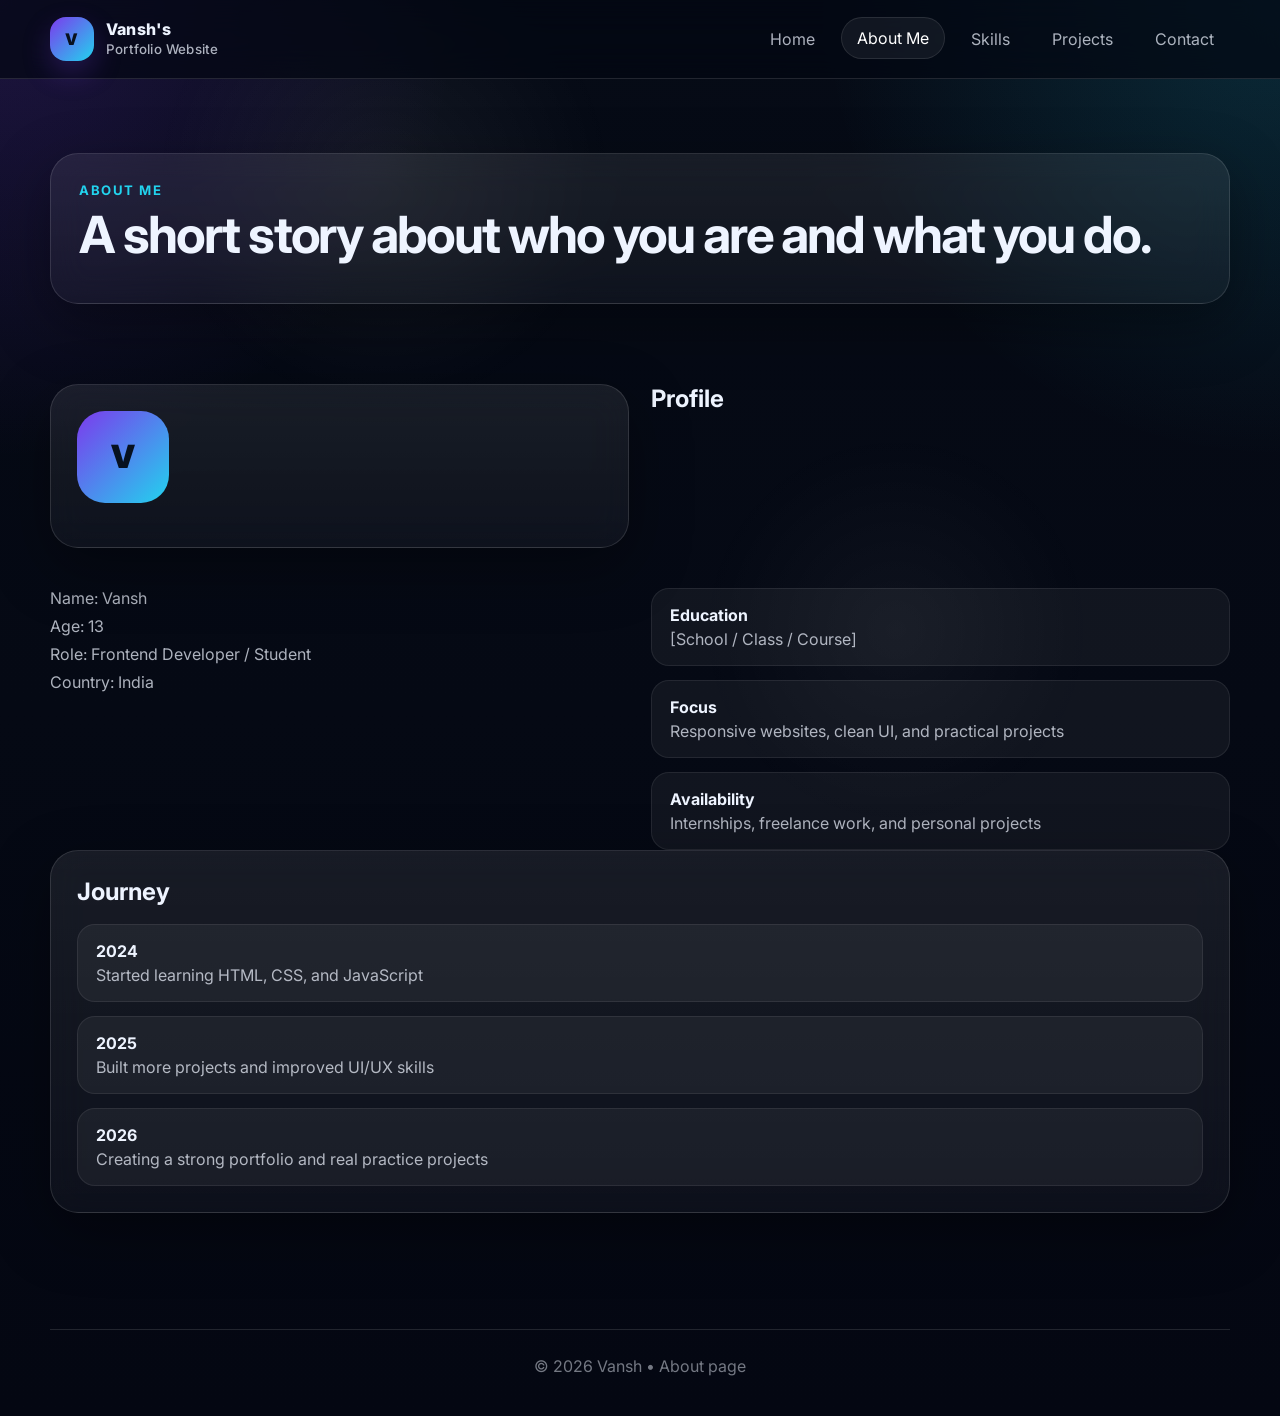
==== about.html @ e552d568 "Add files via upload" ====
<!DOCTYPE html>
<html lang="en">
<head>
  <meta charset="UTF-8" />
  <meta name="viewport" content="width=device-width, initial-scale=1.0" />
  <title>Portfolio | About Me</title>
  <link rel="preconnect" href="https://fonts.googleapis.com">
  <link rel="preconnect" href="https://fonts.gstatic.com" crossorigin>
  <link href="https://fonts.googleapis.com/css2?family=Inter:wght@400;500;600;700;800;900&display=swap" rel="stylesheet">
  <link rel="stylesheet" href="style.css" />
</head>
<body class="about-page" data-page="about">
  <header>
    <div class="navbar">
      <a class="brand" href="index.html">
        <div class="brand-mark">V</div>
        <div class="brand-text">
          <span>Vansh's</span>
          <small>Portfolio Website</small>
        </div>
      </a>

      <nav class="nav-links">
        <a data-nav href="index.html">Home</a>
        <a data-nav href="about.html">About Me</a>
        <a data-nav href="skills.html">Skills</a>
        <a data-nav href="projects.html">Projects</a>
        <a data-nav href="contact.html">Contact</a>
      </nav>

      <button class="menu-btn" aria-label="Open menu">☰</button>
    </div>
    <div class="mobile-nav">
      <a data-nav href="index.html">Home</a>
      <a data-nav href="about.html">About Me</a>
      <a data-nav href="skills.html">Skills</a>
      <a data-nav href="projects.html">Projects</a>
      <a data-nav href="contact.html">Contact</a>
    </div>
  </header>

  <main class="container">
    <section class="page-hero">
      <div class="card fade-up">
        <p class="page-kicker">About me</p>
        <h1 class="page-title">A short story about who you are and what you do.</h1>
        <p class="page-copy">
          
        </p>
      </div>
    </section>

    <section class="section-sm">
      <div class="about-grid grid-2">
        <div class="card profile-box fade-up">
          <div class="avatar">V</div></div>
          <h2>Profile</h2>
          <p class="page-copy">
            Name: Vansh<br>
            Age: 13<br>
            Role: Frontend Developer / Student<br>
            Country: India
          </p>
          <div class="info-list">
            <div class="info-row">
              <strong>Education</strong>
              <span>[School / Class / Course]</span>
            </div>
            <div class="info-row">
              <strong>Focus</strong>
              <span>Responsive websites, clean UI, and practical projects</span>
            </div>
            <div class="info-row">
              <strong>Availability</strong>
              <span>Internships, freelance work, and personal projects</span>
            </div>
          </div>
        </div>

        <div class="card profile-box fade-up">
          <h2>Journey</h2>
          <p class="page-copy">
           
          </p>

          <div class="info-list">
            <div class="info-row">
              <strong>2024</strong>
              <span>Started learning HTML, CSS, and JavaScript</span>
            </div>
            <div class="info-row">
              <strong>2025</strong>
              <span>Built more projects and improved UI/UX skills</span>
            </div>
            <div class="info-row">
              <strong>2026</strong>
              <span>Creating a strong portfolio and real practice projects</span>
            </div>
          </div>
        </div>
      </div>
    </section>
  </main>

  <footer>© 2026 Vansh • About page</footer>
  <script src="script.js"></script>
</body>
</html>
---- style.css ----
:root{
  --bg:#060b16;
  --bg2:#0b1220;
  --card:rgba(255,255,255,.07);
  --card2:rgba(255,255,255,.12);
  --text:#eef4ff;
  --muted:rgba(238,244,255,.72);
  --line:rgba(255,255,255,.12);
  --accent:#7c3aed;
  --accent2:#22d3ee;
  --accent3:#34d399;
  --shadow:0 20px 60px rgba(0,0,0,.35);
  --radius:28px;
  --radius2:20px;
  --max:1180px;
}

*{
  box-sizing:border-box;
  margin:0;
  padding:0;
}

html{
  scroll-behavior:smooth;
}

body{
  font-family:Inter,system-ui,-apple-system,BlinkMacSystemFont,"Segoe UI",sans-serif;
  color:var(--text);
  min-height:100vh;
  background:
    radial-gradient(circle at top left, rgba(124,58,237,.20), transparent 24%),
    radial-gradient(circle at top right, rgba(34,211,238,.16), transparent 24%),
    linear-gradient(180deg, var(--bg) 0%, #040712 100%);
  overflow-x:hidden;
}

body::before{
  content:"";
  position:fixed;
  inset:0;
  background:
    radial-gradient(circle at 30% 20%, rgba(255,255,255,.06), transparent 20%),
    radial-gradient(circle at 70% 70%, rgba(255,255,255,.04), transparent 18%);
  pointer-events:none;
  z-index:-1;
}

img{
  max-width:100%;
  display:block;
}

a{
  color:inherit;
  text-decoration:none;
}

button,input,textarea{
  font:inherit;
}

::selection{
  background:rgba(124,58,237,.35);
  color:#fff;
}

.container{
  width:min(var(--max), calc(100% - 32px));
  margin:0 auto;
}

header{
  position:sticky;
  top:0;
  z-index:1000;
  backdrop-filter:blur(18px);
  -webkit-backdrop-filter:blur(18px);
  background:rgba(4,7,18,.72);
  border-bottom:1px solid var(--line);
}

.navbar{
  width:min(var(--max), calc(100% - 32px));
  margin:0 auto;
  min-height:78px;
  display:flex;
  align-items:center;
  justify-content:space-between;
  gap:18px;
}

.brand{
  display:flex;
  align-items:center;
  gap:12px;
  font-weight:800;
  letter-spacing:.2px;
}

.brand-mark{
  width:44px;
  height:44px;
  border-radius:16px;
  display:grid;
  place-items:center;
  background:linear-gradient(135deg, var(--accent), var(--accent2));
  color:#08111f;
  font-weight:900;
  box-shadow:0 12px 28px rgba(124,58,237,.25);
}

.brand-text{
  display:flex;
  flex-direction:column;
  line-height:1.1;
}

.brand-text small{
  color:var(--muted);
  font-weight:500;
  margin-top:4px;
}

.nav-links{
  display:flex;
  align-items:center;
  gap:10px;
  flex-wrap:wrap;
}

.nav-links a{
  padding:10px 15px;
  border-radius:999px;
  color:var(--muted);
  border:1px solid transparent;
  transition:.25s ease;
}

.nav-links a:hover,
.nav-links a.active{
  color:#fff;
  border-color:rgba(255,255,255,.1);
  background:rgba(255,255,255,.06);
  transform:translateY(-1px);
}

.menu-btn{
  display:none;
  border:none;
  background:rgba(255,255,255,.06);
  color:#fff;
  width:44px;
  height:44px;
  border-radius:14px;
  cursor:pointer;
  border:1px solid rgba(255,255,255,.08);
}

.mobile-nav{
  display:none;
  padding:0 16px 16px;
}

.mobile-nav.open{
  display:block;
}

.mobile-nav a{
  display:block;
  padding:14px 16px;
  border-radius:16px;
  margin-top:10px;
  background:rgba(255,255,255,.05);
  border:1px solid rgba(255,255,255,.08);
  color:var(--muted);
}

.mobile-nav a.active{
  color:#fff;
  background:linear-gradient(135deg, rgba(124,58,237,.25), rgba(34,211,238,.14));
}

main{
  padding-bottom:60px;
}

.section{
  padding:84px 0;
}

.section-sm{
  padding:56px 0;
}

.section-title{
  font-size:clamp(2rem, 4vw, 3.5rem);
  line-height:1.02;
  letter-spacing:-.04em;
}

.section-subtitle{
  margin-top:14px;
  max-width:760px;
  color:var(--muted);
  font-size:1.05rem;
}

.card{
  background:linear-gradient(180deg, rgba(255,255,255,.08), rgba(255,255,255,.04));
  border:1px solid var(--line);
  border-radius:var(--radius);
  box-shadow:var(--shadow);
  backdrop-filter:blur(18px);
  -webkit-backdrop-filter:blur(18px);
}

.card:hover{
  transition:.25s ease;
  transform:translateY(-4px);
}

.btn{
  display:inline-flex;
  align-items:center;
  justify-content:center;
  gap:10px;
  padding:13px 20px;
  border-radius:999px;
  border:1px solid transparent;
  font-weight:700;
  cursor:pointer;
  transition:.25s ease;
}

.btn-primary{
  background:#fff;
  color:#0b1020;
}

.btn-primary:hover{
  transform:translateY(-2px);
  box-shadow:0 18px 36px rgba(255,255,255,.08);
}

.btn-secondary{
  background:rgba(255,255,255,.06);
  color:#fff;
  border-color:rgba(255,255,255,.1);
}

.btn-secondary:hover{
  background:rgba(255,255,255,.10);
  transform:translateY(-2px);
}

.hero{
  min-height:calc(100vh - 78px);
  display:grid;
  place-items:center;
  text-align:center;
  position:relative;
  overflow:hidden;
}

.hero-inner{
  width:min(920px, 100%);
  padding:26px 0;
}

.pill{
  display:inline-flex;
  align-items:center;
  gap:10px;
  padding:9px 16px;
  border-radius:999px;
  background:rgba(255,255,255,.06);
  border:1px solid rgba(255,255,255,.08);
  color:var(--muted);
  font-size:.95rem;
}

.hero h1{
  margin:18px auto 16px;
  font-size:clamp(3rem, 8vw, 6rem);
  line-height:.94;
  letter-spacing:-.05em;
  max-width:12ch;
}

.hero p{
  margin:0 auto;
  max-width:760px;
  color:var(--muted);
  font-size:clamp(1rem, 2vw, 1.15rem);
  line-height:1.75;
}

.hero-actions{
  margin-top:30px;
  display:flex;
  justify-content:center;
  gap:14px;
  flex-wrap:wrap;
}

.hero-panel{
  margin-top:40px;
  padding:18px;
  border-radius:30px;
  border:1px solid rgba(255,255,255,.10);
  background:rgba(255,255,255,.05);
  box-shadow:var(--shadow);
}

.stats{
  display:grid;
  grid-template-columns:repeat(4,1fr);
  gap:14px;
}

.stat{
  padding:18px;
  border-radius:22px;
  background:rgba(255,255,255,.05);
  border:1px solid rgba(255,255,255,.08);
  text-align:left;
}

.stat strong{
  display:block;
  font-size:1.4rem;
  margin-bottom:4px;
}

.stat span{
  color:var(--muted);
  font-size:.92rem;
}

.grid-2{
  display:grid;
  grid-template-columns:repeat(2, minmax(0, 1fr));
  gap:22px;
}

.grid-3{
  display:grid;
  grid-template-columns:repeat(3, minmax(0, 1fr));
  gap:22px;
}

.grid-4{
  display:grid;
  grid-template-columns:repeat(4, minmax(0, 1fr));
  gap:22px;
}

.page-hero{
  padding:74px 0 24px;
}

.page-hero .card{
  padding:28px;
}

.page-kicker{
  color:var(--accent2);
  font-weight:700;
  letter-spacing:.12em;
  text-transform:uppercase;
  font-size:.82rem;
}

.page-title{
  margin-top:10px;
  font-size:clamp(2rem, 4vw, 3.2rem);
  line-height:1.03;
  letter-spacing:-.04em;
}

.page-copy{
  margin-top:14px;
  max-width:740px;
  color:var(--muted);
  line-height:1.75;
}

.profile-box{
  padding:26px;
}

.avatar{
  width:92px;
  height:92px;
  border-radius:28px;
  display:grid;
  place-items:center;
  background:linear-gradient(135deg, var(--accent), var(--accent2));
  color:#07111f;
  font-size:2rem;
  font-weight:900;
  margin-bottom:18px;
}

.info-list{
  display:grid;
  gap:14px;
  margin-top:18px;
}

.info-row{
  padding:16px 18px;
  border-radius:18px;
  border:1px solid rgba(255,255,255,.08);
  background:rgba(255,255,255,.05);
}

.info-row strong{
  display:block;
  margin-bottom:4px;
}

.info-row span{
  color:var(--muted);
}

.skills-wrap{
  display:grid;
  grid-template-columns:repeat(2, minmax(0, 1fr));
  gap:20px;
}

.skill-card{
  padding:22px;
}

.skill-head{
  display:flex;
  align-items:center;
  justify-content:space-between;
  gap:12px;
  margin-bottom:12px;
}

.skill-name{
  font-weight:700;
}

.skill-value{
  color:var(--muted);
  font-size:.92rem;
}

.progress{
  height:12px;
  border-radius:999px;
  overflow:hidden;
  background:rgba(255,255,255,.08);
  border:1px solid rgba(255,255,255,.08);
}

.progress span{
  display:block;
  height:100%;
  width:0;
  border-radius:inherit;
  background:linear-gradient(90deg, var(--accent), var(--accent2), var(--accent3));
}

.skill-note{
  margin-top:10px;
  color:var(--muted);
  font-size:.94rem;
}

.filters{
  display:flex;
  flex-wrap:wrap;
  gap:10px;
  margin-top:22px;
}

.filter-btn{
  border:none;
  cursor:pointer;
  padding:10px 16px;
  border-radius:999px;
  color:var(--muted);
  background:rgba(255,255,255,.05);
  border:1px solid rgba(255,255,255,.08);
  transition:.22s ease;
}

.filter-btn:hover,
.filter-btn.active{
  color:#fff;
  background:linear-gradient(135deg, rgba(124,58,237,.25), rgba(34,211,238,.14));
  border-color:rgba(124,58,237,.25);
  transform:translateY(-1px);
}

.projects-grid{
  display:grid;
  grid-template-columns:repeat(2, minmax(0, 1fr));
  gap:20px;
  margin-top:22px;
}

.project-card{
  padding:24px;
  position:relative;
  overflow:hidden;
}

.project-card::after{
  content:"";
  position:absolute;
  inset:auto -20px -30px auto;
  width:180px;
  height:180px;
  border-radius:50%;
  background:radial-gradient(circle, rgba(34,211,238,.16), transparent 65%);
  pointer-events:none;
}

.project-card h3{
  font-size:1.4rem;
  margin-bottom:8px;
}

.project-card p{
  color:var(--muted);
  line-height:1.7;
}

.tags{
  display:flex;
  flex-wrap:wrap;
  gap:8px;
  margin-top:16px;
}

.tag{
  padding:7px 12px;
  border-radius:999px;
  background:rgba(255,255,255,.06);
  border:1px solid rgba(255,255,255,.08);
  color:var(--muted);
  font-size:.86rem;
}

.contact-wrap{
  display:grid;
  grid-template-columns:.95fr 1.05fr;
  gap:22px;
}

.contact-box{
  padding:26px;
}

.contact-list{
  display:grid;
  gap:14px;
  margin-top:18px;
}

.contact-item{
  padding:16px 18px;
  border-radius:18px;
  background:rgba(255,255,255,.05);
  border:1px solid rgba(255,255,255,.08);
}

.contact-item strong{
  display:block;
  margin-bottom:4px;
}

.contact-item span{
  color:var(--muted);
}

form{
  display:grid;
  gap:14px;
}

label{
  display:block;
  margin-bottom:8px;
  color:var(--muted);
  font-size:.95rem;
}

input,textarea{
  width:100%;
  padding:15px 16px;
  border-radius:16px;
  border:1px solid rgba(255,255,255,.10);
  background:rgba(255,255,255,.05);
  color:#fff;
  outline:none;
  transition:.2s ease;
}

input::placeholder,textarea::placeholder{
  color:rgba(238,244,255,.35);
}

input:focus,textarea:focus{
  border-color:rgba(34,211,238,.4);
  box-shadow:0 0 0 4px rgba(34,211,238,.10);
}

textarea{
  min-height:160px;
  resize:vertical;
}

footer{
  width:min(var(--max), calc(100% - 32px));
  margin:0 auto;
  padding:26px 0 40px;
  border-top:1px solid var(--line);
  color:rgba(238,244,255,.48);
  text-align:center;
}

.modal{
  position:fixed;
  inset:0;
  display:none;
  align-items:center;
  justify-content:center;
  padding:20px;
  background:rgba(0,0,0,.72);
  backdrop-filter:blur(12px);
  z-index:2000;
}

.modal-content{
  width:min(520px, 100%);
  padding:26px;
  border-radius:28px;
  background:linear-gradient(180deg, rgba(15,23,42,.98), rgba(5,9,20,.99));
  border:1px solid rgba(255,255,255,.12);
  box-shadow:var(--shadow);
}

.fade-up{
  opacity:0;
  transform:translateY(18px);
  transition:.7s ease;
}

.fade-up.visible{
  opacity:1;
  transform:translateY(0);
}

@media (max-width: 1024px){
  .grid-4,
  .stats,
  .skills-wrap,
  .projects-grid,
  .contact-wrap,
  .grid-3,
  .grid-2{
    grid-template-columns:1fr;
  }

  .navbar{
    flex-wrap:wrap;
  }
}

@media (max-width: 800px){
  .nav-links{
    display:none;
  }

  .menu-btn{
    display:inline-grid;
    place-items:center;
  }

  .hero{
    min-height:auto;
    padding:58px 0 30px;
  }

  .hero h1{
    max-width:none;
  }
}

@media (max-width: 520px){
  .container,
  .navbar,
  footer{
    width:min(100% - 20px, var(--max));
  }

  .section{
    padding:68px 0;
  }

  .page-hero .card,
  .profile-box,
  .skill-card,
  .project-card,
  .contact-box,
  .modal-content{
    border-radius:22px;
  }

  .hero-actions{
    flex-direction:column;
    align-items:stretch;
  }

  .btn{
    width:100%;
  }
}
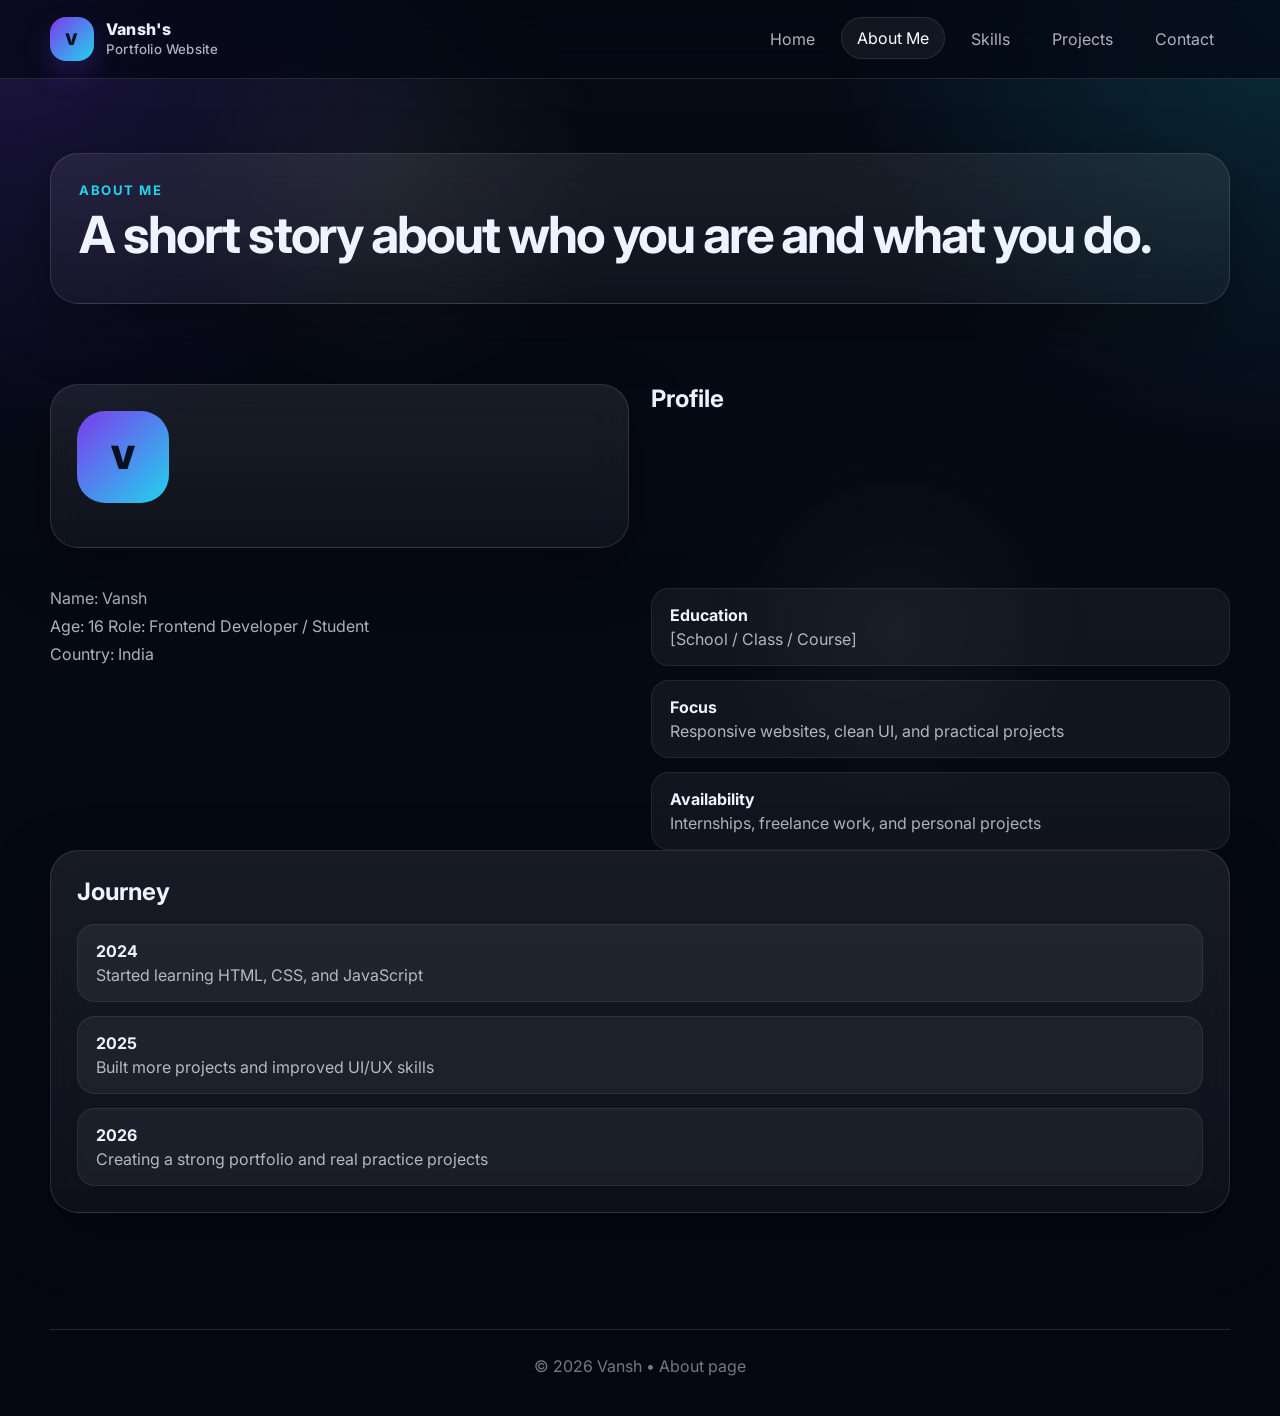
==== commit 3ef7e771: "Update age from 13 to 16 in about.html" ====
--- a/about.html
+++ b/about.html
@@ -57,7 +57,7 @@
           <h2>Profile</h2>
           <p class="page-copy">
             Name: Vansh<br>
-            Age: 13<br>
+            Age: 16
             Role: Frontend Developer / Student<br>
             Country: India
           </p>
@@ -105,4 +105,4 @@
   <footer>© 2026 Vansh • About page</footer>
   <script src="script.js"></script>
 </body>
-</html>+</html>
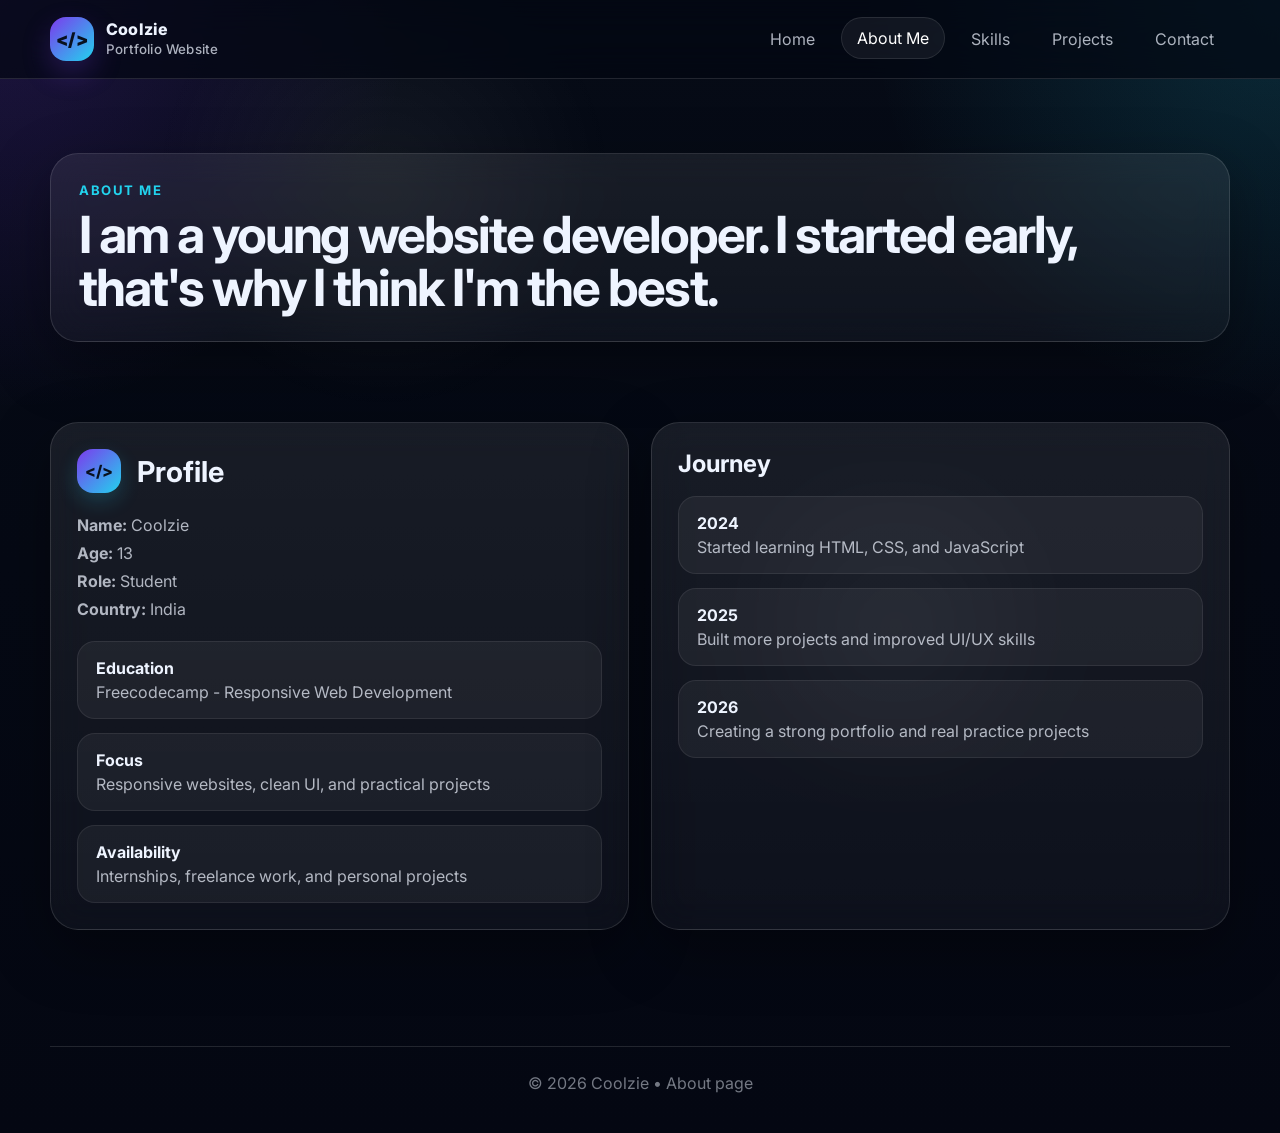
==== commit c20e7e48: "Add files via upload" ====
--- a/about.html
+++ b/about.html
@@ -12,17 +12,24 @@
 <body class="about-page" data-page="about">
   <header>
     <div class="navbar">
-      <a class="brand" href="index.html">
-        <div class="brand-mark">V</div>
+      <!-- Upgraded Interactive Logo Section -->
+      <a class="brand" href="#" id="interactive-logo" onclick="return false;">
+        <div class="brand-mark-custom">
+          <span class="bracket">&lt;/</span>
+          
+          <span class="bracket">&gt;</span>
+        </div>
         <div class="brand-text">
-          <span>Vansh's</span>
+          <span>Coolzie</span>
           <small>Portfolio Website</small>
         </div>
+        <!-- Speech Bubble Popup -->
+        <div class="speech-bubble" id="logo-popup">What's up! 👋</div>
       </a>
 
       <nav class="nav-links">
         <a data-nav href="index.html">Home</a>
-        <a data-nav href="about.html">About Me</a>
+        <a data-nav href="about.html" class="active">About Me</a>
         <a data-nav href="skills.html">Skills</a>
         <a data-nav href="projects.html">Projects</a>
         <a data-nav href="contact.html">Contact</a>
@@ -43,28 +50,29 @@
     <section class="page-hero">
       <div class="card fade-up">
         <p class="page-kicker">About me</p>
-        <h1 class="page-title">A short story about who you are and what you do.</h1>
-        <p class="page-copy">
-          
-        </p>
+        <h1 class="page-title">I am a young website developer. I started early, that's why I think I'm the best.</h1>
       </div>
     </section>
 
     <section class="section-sm">
       <div class="about-grid grid-2">
-        <div class="card profile-box fade-up">
-          <div class="avatar">V</div></div>
-          <h2>Profile</h2>
+        
+        <!-- Fixed HTML Bug Here (Removed premature closing div) -->
+        <div class="card profile-box fade-up animation-delay-1">
+          <div class="profile-header">
+            <div class="avatar-custom">&lt;/&gt;</div>
+            <h2>Profile</h2>
+          </div>
           <p class="page-copy">
-            Name: Vansh<br>
-            Age: 16
-            Role: Frontend Developer / Student<br>
-            Country: India
+            <strong>Name:</strong> Coolzie<br>
+            <strong>Age:</strong> 13<br>
+            <strong>Role:</strong> Student<br>
+            <strong>Country:</strong> India
           </p>
           <div class="info-list">
             <div class="info-row">
               <strong>Education</strong>
-              <span>[School / Class / Course]</span>
+              <span>Freecodecamp - Responsive Web Development</span>
             </div>
             <div class="info-row">
               <strong>Focus</strong>
@@ -77,12 +85,8 @@
           </div>
         </div>
 
-        <div class="card profile-box fade-up">
+        <div class="card profile-box fade-up animation-delay-2">
           <h2>Journey</h2>
-          <p class="page-copy">
-           
-          </p>
-
           <div class="info-list">
             <div class="info-row">
               <strong>2024</strong>
@@ -98,11 +102,12 @@
             </div>
           </div>
         </div>
+
       </div>
     </section>
   </main>
 
-  <footer>© 2026 Vansh • About page</footer>
+  <footer>© 2026 Coolzie • About page</footer>
   <script src="script.js"></script>
 </body>
 </html>
--- a/style.css
+++ b/style.css
@@ -91,14 +91,117 @@
   gap:18px;
 }
 
-.brand{
-  display:flex;
-  align-items:center;
-  gap:12px;
-  font-weight:800;
-  letter-spacing:.2px;
-}
-
+/* --- Upgraded Interactive Brand Logo Section --- */
+.brand {
+  position: relative;
+  display: flex;
+  align-items: center;
+  gap: 12px;
+  font-weight: 800;
+  letter-spacing: .2px;
+  cursor: pointer;
+  user-select: none;
+}
+
+.brand-mark-custom, .avatar-custom {
+  width: 44px;
+  height: 44px;
+  border-radius: 16px;
+  display: flex;
+  align-items: center;
+  justify-content: center;
+  background: linear-gradient(135deg, var(--accent), var(--accent2));
+  color: #08111f;
+  font-family: 'Inter', monospace;
+  font-weight: 800;
+  position: relative;
+  overflow: hidden;
+  box-shadow: 0 12px 28px rgba(124,58,237,.25);
+  transition: all 0.3s cubic-bezier(0.16, 1, 0.3, 1);
+}
+
+.brand-mark-custom .bracket {
+  font-size: 18px;
+  font-weight: 900;
+  transition: transform 0.2s ease;
+}
+
+.brand-mark-custom .code-dot {
+  width: 4px;
+  height: 4px;
+  background-color: #08111f;
+  border-radius: 50%;
+  margin: 0 1px;
+}
+
+/* Shine Animation Setup */
+@keyframes shineSweep {
+  0% { left: -100%; }
+  100% { left: 100%; }
+}
+
+.brand-mark-custom::before {
+  content: '';
+  position: absolute;
+  top: 0;
+  left: -100%;
+  width: 60%;
+  height: 100%;
+  background: linear-gradient(
+    90deg,
+    rgba(255, 255, 255, 0) 0%,
+    rgba(255, 255, 255, 0.5) 50%,
+    rgba(255, 255, 255, 0) 100%
+  );
+  transform: skewX(-25deg);
+}
+
+/* Active Class Triggered by JavaScript */
+.brand-mark-custom.shine-active::before {
+  animation: shineSweep 0.5s ease-out;
+}
+
+.brand-mark-custom.shine-active {
+  transform: scale(0.92);
+  box-shadow: 0 0 30px rgba(34, 211, 238, 0.6);
+}
+
+/* Dynamic Interactive Speech Bubble */
+.speech-bubble {
+  position: absolute;
+  top: 54px;
+  left: 0;
+  background: var(--bg2);
+  color: #fff;
+  padding: 8px 14px;
+  border-radius: 12px;
+  font-size: 13px;
+  font-weight: 600;
+  border: 1px solid var(--line);
+  box-shadow: var(--shadow);
+  opacity: 0;
+  transform: translateY(-8px);
+  pointer-events: none;
+  transition: all 0.3s cubic-bezier(0.175, 0.885, 0.32, 1.275);
+  z-index: 100;
+}
+
+.speech-bubble::after {
+  content: '';
+  position: absolute;
+  bottom: 100%;
+  left: 18px;
+  border-width: 6px;
+  border-style: solid;
+  border-color: transparent transparent var(--line) transparent;
+}
+
+.speech-bubble.show {
+  opacity: 1;
+  transform: translateY(0);
+}
+
+/* Legacy support for other base layout files */
 .brand-mark{
   width:44px;
   height:44px;
@@ -214,10 +317,10 @@
   box-shadow:var(--shadow);
   backdrop-filter:blur(18px);
   -webkit-backdrop-filter:blur(18px);
+  transition: .25s ease;
 }
 
 .card:hover{
-  transition:.25s ease;
   transform:translateY(-4px);
 }
 
@@ -391,6 +494,23 @@
   padding:26px;
 }
 
+/* --- Profile Box Layout Updates --- */
+.profile-header {
+  display: flex;
+  align-items: center;
+  gap: 16px;
+  margin-bottom: 18px;
+}
+
+.profile-header h2 {
+  font-size: 1.8rem;
+}
+
+.avatar-custom {
+  cursor: default;
+  box-shadow: 0 8px 20px rgba(34, 211, 238, 0.2);
+}
+
 .avatar{
   width:92px;
   height:92px;
@@ -650,16 +770,21 @@
   box-shadow:var(--shadow);
 }
 
+/* --- Native Intersection Scroll Transitions --- */
 .fade-up{
   opacity:0;
   transform:translateY(18px);
-  transition:.7s ease;
+  transition: .7s cubic-bezier(0.16, 1, 0.3, 1);
 }
 
 .fade-up.visible{
   opacity:1;
   transform:translateY(0);
 }
+
+/* Staggered load delays for cards on view trigger */
+.animation-delay-1 { transition-delay: 0.15s; }
+.animation-delay-2 { transition-delay: 0.3s; }
 
 @media (max-width: 1024px){
   .grid-4,
@@ -705,7 +830,7 @@
   }
 
   .section{
-    padding:68px 0;
+#42445A    padding:68px 0;
   }
 
   .page-hero .card,
@@ -725,4 +850,4 @@
   .btn{
     width:100%;
   }
-}+}
